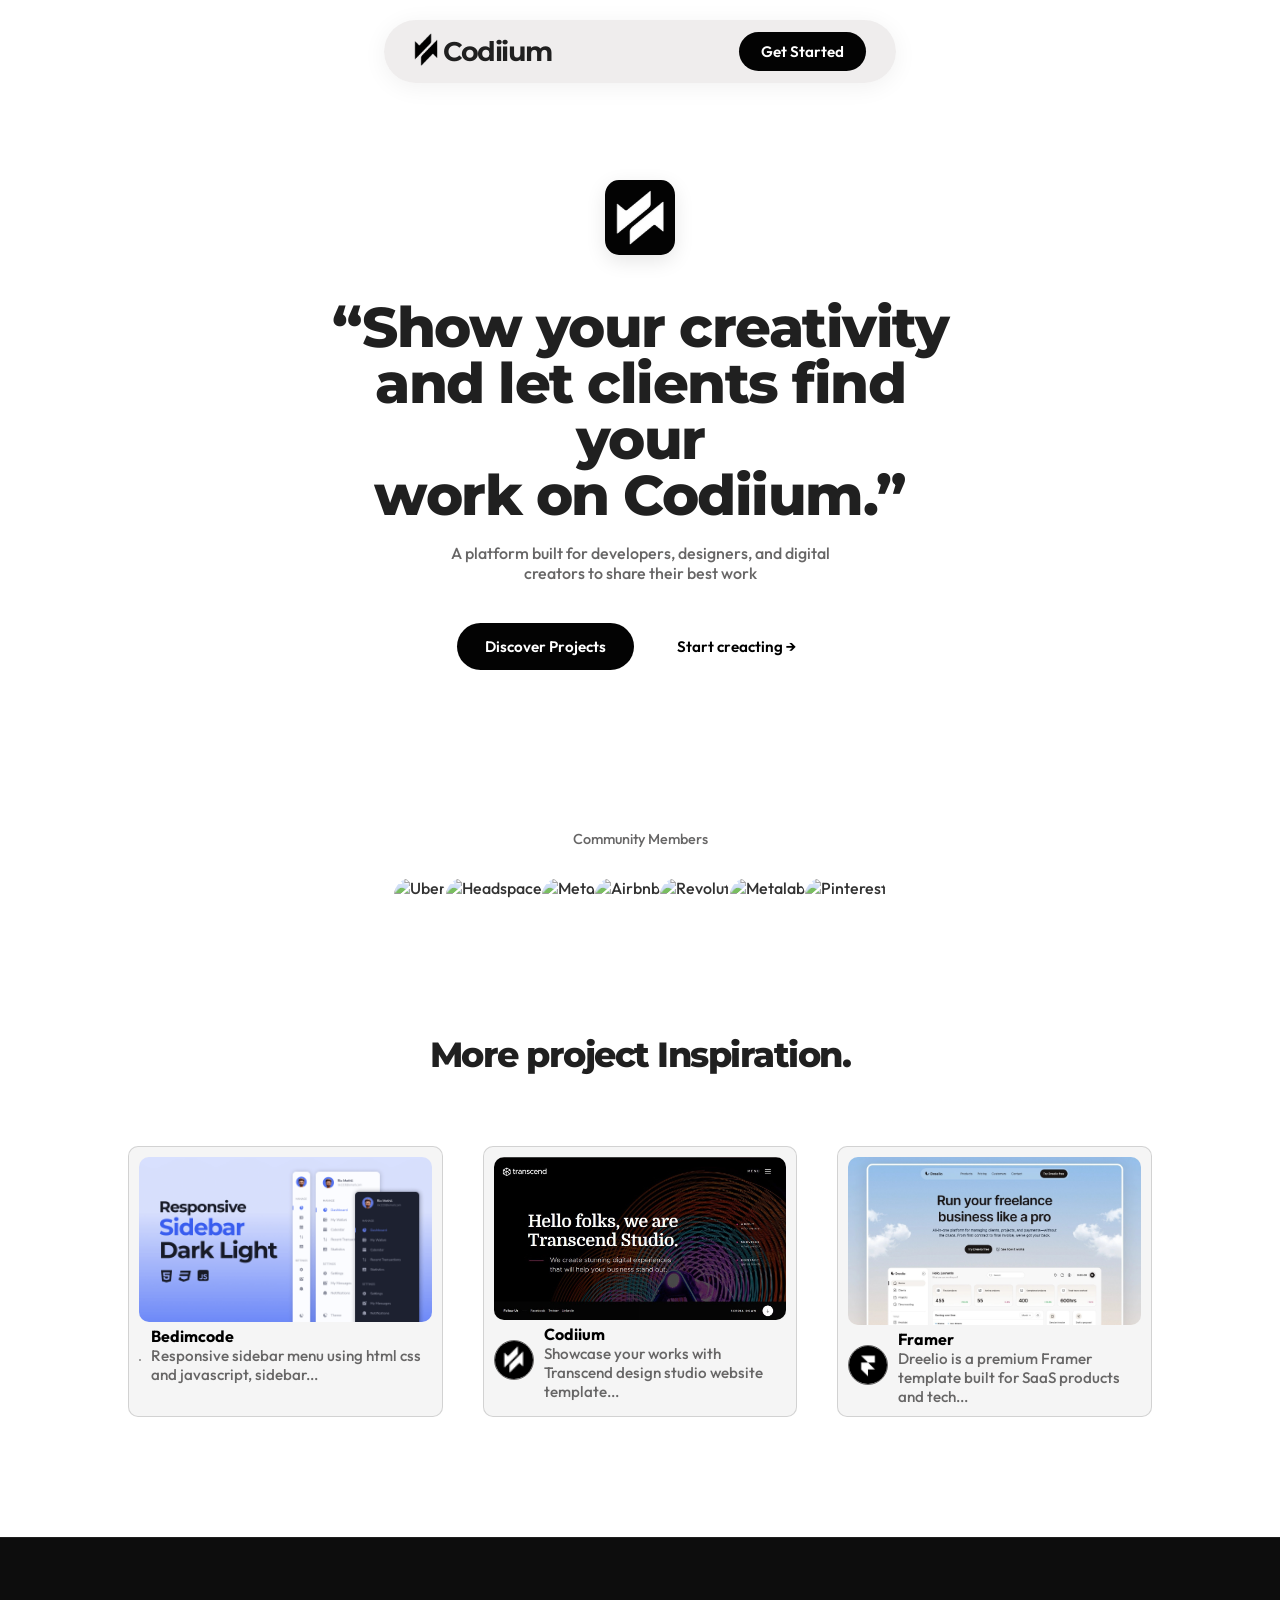
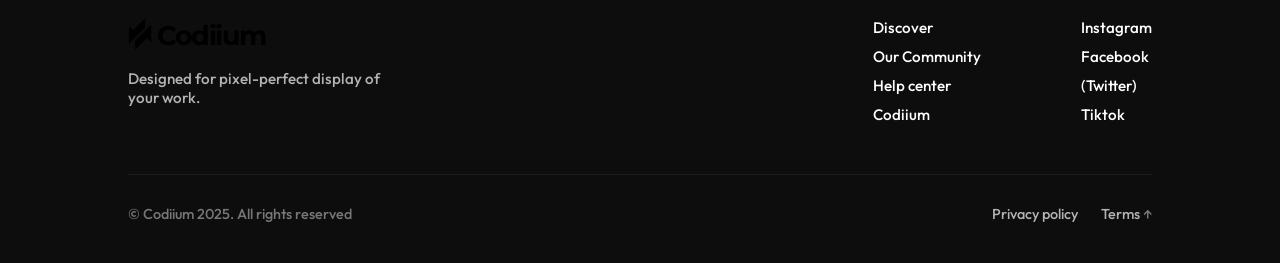
==== index.html @ 2a4a40db "Update index.html" ====
<!DOCTYPE html>
<html lang="en">
<head>
  <meta charset="UTF-8" />
  <meta name="viewport" content="width=device-width, initial-scale=1.0" />
  <meta name="google-site-verification" content="zczTKHtsfhsaRPIpeZA6kKKST3eg3_9hzVD3V42YZ3g" />
  <title>Codiium</title>
  <link
    href="https://cdn.jsdelivr.net/npm/remixicon@4.3.0/fonts/remixicon.css"
    rel="stylesheet"
/>
  <!-- font-family -->
    <link rel="preconnect" href="https://fonts.googleapis.com">
    <link rel="preconnect" href="https://fonts.gstatic.com" crossorigin>
    <link href="https://fonts.googleapis.com/css2?family=Momo+Trust+Display&family=Outfit:wght@100..900&display=swap" rel="stylesheet">
    <!-- font-family 2 -->
     <link rel="preconnect" href="https://fonts.googleapis.com">
<link rel="preconnect" href="https://fonts.gstatic.com" crossorigin>
<link href="https://fonts.googleapis.com/css2?family=Montserrat:ital,wght@0,100..900;1,100..900&display=swap" rel="stylesheet">
  <link rel="stylesheet" href="styles/style.css">
    <link rel="stylesheet" href="https://cdnjs.cloudflare.com/ajax/libs/font-awesome/6.7.2/css/all.min.css" integrity="sha512-Evv84Mr4kqVGRNSgIGL/F/aIDqQb7xQ2vcrdIwxfjThSH8CSR7PBEakCr51Ck+w+/U6swU2Im1vVX0SVk9ABhg==" crossorigin="anonymous" referrerpolicy="no-referrer" />
  <script src="scripts.js"></script>
  <link rel="icon" type="image/x-icon" href="images/fav-icon-browser.png">
<!-- icons -->
    <link
    href="https://cdn.jsdelivr.net/npm/remixicon@4.3.0/fonts/remixicon.css"
    rel="stylesheet"
/>
  <link rel="stylesheet" href="https://cdnjs.cloudflare.com/ajax/libs/font-awesome/6.7.2/css/all.min.css" integrity="sha512-Evv84Mr4kqVGRNSgIGL/F/aIDqQb7xQ2vcrdIwxfjThSH8CSR7PBEakCr51Ck+w+/U6swU2Im1vVX0SVk9ABhg==" crossorigin="anonymous" referrerpolicy="no-referrer" />
  <style>
    @import url('https://fonts.googleapis.com/css2?family=Inter:wght@400;500;600;700;800&display=swap');

    * {
      margin: 0;
      padding: 0;
      box-sizing: border-box;
      font-family: "Outfit", sans-serif;
      font-weight: 500;
      box-sizing: border-box;
      font-style: normal;
    }

    body {
      background: var(--bg-color);
      color: var(--text-color);
      overflow-x: hidden;
      font-family: "Outfit", sans-serif;
      font-weight: 400;
      box-sizing: border-box;
      font-style: normal;
    }

    /* =======================
       FIXED CENTERED NAVBAR
    ======================= */
    .nav-wrapper {
      position: fixed;
      top: 20px;
      left: 50%;
      transform: translateX(-50%);
      background: rgba(238, 235, 235, 0.9);
      backdrop-filter: blur(20px);
      -webkit-backdrop-filter: blur(20px);
      border-radius: 50px;
      padding: 12px 30px;
      display: flex;
      align-items: center;
      justify-content: space-between;
      box-shadow: 0 4px 25px rgba(0, 0, 0, 0.06);
      z-index: 999;
      transition: all 0.3s ease;
      width: 40%;
      margin: auto;
    }

    body.dark-theme .nav-wrapper {
      background: rgba(80, 80, 80, 0.471);
      box-shadow: 0 4px 25px rgba(255, 255, 255, 0.1);
    }

    .nav-wrapper.scrolled {
      background: rgba(255, 255, 255, 0.85);
      box-shadow: 0 4px 30px rgba(0, 0, 0, 0.1);
    }

    body.dark-theme .nav-wrapper.scrolled {
      background: rgba(52, 52, 52, 0.471);
      box-shadow: 0 4px 30px rgba(255, 255, 255, 0.1);
    }
    .logo-streakcode{
    font-family: "Montserrat", sans-serif;
    font-optical-sizing: auto;
    font-weight: 800;
    font-style: normal;
    letter-spacing: -1.50px;
    color: var(--logo-color);
  }
  .logo-home{
  font-size: 25px;
}
    .logo {
      display: flex;
      align-items: center;
      font-weight: 700;
      font-size: 1.1rem;
      color: var(--text-color);
      gap: 6px;
      cursor: pointer;
    }

    .logo img {
      width: 26px;
      height: 26px;
    }

    .nav-links {
      display: flex;
      align-items: center;
      gap: 25px;
    }

    .nav-links a {
      text-decoration: none;
      color: var(--text-color);
      font-weight: 500;
      font-size: 0.95rem;
      transition: color 0.2s;
    }

    .nav-links a:hover {
      color: var(--text-color-gray);
    }

    .join-btn {
      background: var(--create-btn-bg-color);
      color: var(--txts-btn-color);
      border: none;
      border-radius: 999px;
      padding: 10px 22px;
      font-weight: 600;
      font-size: 0.95rem;
      cursor: pointer;
      transition: all 0.3s ease;
    }

    .join-btn:hover {
      /* background: #83838318; */
    }

    /* =======================
       HERO SECTION
    ======================= */
    .hero {
      text-align: center;
      padding: 180px 10% 80px;
      max-width: 70%;
      width: fit-content;
      margin: 0 auto;
    }

    .hero img.logo-icon {
      width: 70px;
      height: 75px;
      border-radius: 20%;
      margin-bottom: 40px;
      box-shadow: 0 6px 20px rgba(0,0,0,0.1);
      padding: 10px;
      background-color: var(--create-btn-bg-color);
      filter: brightness(var(--txts-btn-color));
    }

    .hero h1 {
      font-size: 3.5rem;
      line-height: 1;
      margin-bottom: 20px;
      font-family: 'Montserrat';font-optical-sizing: auto;
      font-weight: 800;font-style: normal;letter-spacing: -1.50px;color: var(--logo-color);
    }

    .hero p {
      color: var(--text-color-gray);
      font-size: 1rem;
      margin-bottom: 40px;
    }

    .hero .cta-buttons {
      display: flex;
      justify-content: center;
      gap: 15px;
    }

    .hero .cta-buttons button {
      border: none;
      border-radius: 999px;
      padding: 14px 28px;
      font-size: 0.95rem;
      font-weight: 600;
      cursor: pointer;
      transition: all 0.3s ease;
    }

    .btn-black {
      background: var(--create-btn-bg-color);
      color: var(--txts-btn-color);
    }

    .btn-black:hover {
      /* background: #222; */
    }

    .btn-white {
      background: transparent;
      color: var(--text-color);
      border: 1px solid red;
    }

    .btn-white:hover {
      border-color: #000;
    }

    /* =======================
       TRUST SECTION
    ======================= */
    .trusted {
      text-align: center;
      margin-top: 80px;
    }

    .trusted p {
      color: var(--text-color-gray);
      font-size: 0.9rem;
      margin-bottom: 30px;
    }

    .brands {
      display: flex;
      justify-content: center;
      align-items: center;
      flex-wrap: wrap;
      padding: 0 10%;
      opacity: 0.8;
    }

    .brands img {
      height: 35px;
      /* filter: grayscale(100%); */
      transition: all 0.3s ease;
      border-radius: 50px;
    }

    .brands img:hover {
      filter: grayscale(0%);
      opacity: 1;
    }

    /* =======================
       FEATURE SECTION
    ======================= */
    .features {
      padding: 120px 10%;
      text-align: left;
    }
    .features h2 {
      text-align: center;
      font-size: 2.2rem;
      font-weight: 700;
      margin-bottom: 70px;
      color: var(--text-color);
      font-family: 'Montserrat';font-optical-sizing: auto;
      font-weight: 800;font-style: normal;letter-spacing: -1.50px;color: var(--logo-color);
    }
.flex{
  display: flex;
  align-items: center;
  gap: 10px;
}
.img-2{
  border-radius: 50px;
  border: 1px solid var(--text-color-gray);
}
    .feature-grid {
      display: grid;
      grid-template-columns: repeat(auto-fit, minmax(280px, 1fr));
      gap: 40px;
      justify-items: center;
    }

    .feature-card {
      background: var(--popup-bg-color);
      border-radius: 10px;
      padding: 10px;
      max-width: 380px;
      transition: all 0.3s ease;
      border:1px solid #48484833;
      cursor: pointer;
    }

    .feature-card:hover {
      transform: translateY(-5px);
      box-shadow: 0 10px 30px rgba(0,0,0,0.06);
    }

    .img-1 {
      width: 100%;
      border-radius: 10px;
    }
    .img-2{

    }
    .feature-card h3 {
      font-size: 1rem;
      font-weight: 700;
      color: var(--text-color);
    }

    .feature-card p {
      color: var(--text-color-gray);
      font-size: 0.95rem;
    }

    .feature-card a {
      color: var(--text-color);
      font-weight: 600;
      text-decoration: underline;
    }

    /* =======================
       MODAL STYLES
    ======================= */
    .modal {
      display: none;
      position: fixed;
      z-index: 1000;
      left: 0;
      top: 0;
      width: 100%;
      height: 100%;
      background-color: rgba(0, 0, 0, 0.5);
      backdrop-filter: blur(5px);
    }

    .modal-content {
      background-color: var(--popup-bg-color);
      margin: 15% auto;
      padding: 20px;
      border-radius: 10px;
      width: 25%;
      text-align: center;
      box-shadow: 0 4px 25px rgba(0, 0, 0, 0.2);
    }
  
.modal-content h2 {
    margin-bottom: 15px;
    color: var(--text-color);
    font-family: 'Outfit', sans-serif;
    font-weight: 600;
}
.modal-content i{
  font-size: 70px;
}
/* Modal text */
.modal-content p {
    margin-bottom: 25px;
    color: var(--text-color-gray);
    font-size: 16px;
    line-height: 1.5;
}
/* Style for Continue button */
#redirectToProfileCreation {
    background: var(--create-btn-bg-color);
    color: var(--txts-btn-color);
    border: none;
    padding: 12px 30px;
    cursor: pointer;
    border-radius: 25px;
    font-size: 16px;
    font-weight: 650;
    transition: transform 0.2s ease, box-shadow 0.2s ease;
    box-shadow: 0 4px 15px rgba(102, 126, 234, 0.4);
}

#redirectToProfileCreation:hover {
    transform: translateY(-2px);
    box-shadow: 0 6px 20px rgba(102, 126, 234, 0.6);
}
#closeCreateProfileModal{
    float: right;
    font-size: 28px;
    cursor: pointer;
    color: var(--text-color);
    transition: color 0.2s ease;
}

/*  */
/* FOOTER */
    footer {
      border-top: 1px solid #1f1f1f;
      padding: 80px 10% 40px;
      background: #0d0d0d;
      display: flex;
      flex-direction: column;
      gap: 50px;
    }

    .footer-top {
      display: flex;
      justify-content: space-between;
      flex-wrap: wrap;
      gap: 50px;
    }

    .footer-left p {
      color: #b3b3b3;
      margin-top: 15px;
      max-width: 280px;
      font-size: 0.95rem;
    }

    .footer-logo {
      font-weight: 800;
      font-size: 2rem;
      color: #fff;
    }

    .footer-links {
      display: flex;
      gap: 100px;
      flex-wrap: wrap;
    }

    .footer-column {
      display: flex;
      flex-direction: column;
      gap: 10px;
    }

    .footer-column a {
      color: #fff;
      text-decoration: none;
      font-size: 0.95rem;
      transition: color 0.3s ease;
    }

    .footer-column a:hover {
      color: #5a9df9;
    }

    .footer-bottom {
      display: flex;
      justify-content: space-between;
      align-items: center;
      flex-wrap: wrap;
      border-top: 1px solid #1a1a1a;
      padding-top: 30px;
      color: #777;
      font-size: 0.9rem;
    }

    .footer-bottom a {
      color: #b3b3b3;
      margin-left: 20px;
      text-decoration: none;
    }
    /* =======================
       RESPONSIVE
    ======================= */
    @media (max-width: 768px) {
       .footer-links {
        gap: 50px;
      }

      .footer-bottom {
        flex-direction: column;
        gap: 15px;
      }
      .nav-wrapper {
        gap: 20px;
        padding: 30px 20px;
      }

      .hero {
        padding: 160px 5% 60px;
        max-width: 100%;
      }

      .hero h1 {
        font-size: 2.4rem;
      }.hero p{
        font-size: 14px;
      }

      .hero .cta-buttons {
        flex-direction: column;
        gap: 15px;
      }

      .brands {
        gap: 30px;
      }

      .features h2 {
        font-size: 1.8rem;
      }

      .modal-content {
        width: 80%;
        margin: 30% auto;
      }
      .nav-wrapper {
      position: fixed;
      top: 20px;
      left: 50%;
      padding: 12px;
      width: 95%;
      margin: auto;
    }
    .logo-streakcode{
    font-family: "Montserrat", sans-serif;
    font-optical-sizing: auto;
    font-weight: 800;
    font-style: normal;
    letter-spacing: -1.50px;
    color: var(--logo-color);
}
.logo-home{
  font-size: 18px;
}
.join-btn {
      background: var(--create-btn-bg-color);
      color: var(--txts-btn-color);
      border: none;
      border-radius: 999px;
      padding: 12px;
      font-weight: 650;
      font-size: 13px;
      cursor: pointer;
      transition: all 0.3s ease;
    }
.hero .cta-buttons button {
      border: none;
      border-radius: 999px;
      padding: 13px 28px;
      font-size: 0.95rem;
      font-weight: 600;
      cursor: pointer;
      transition: all 0.3s ease;
      width: fit-content;
      margin: auto;
    }

    }
  </style>
</head>
<body class="light-theme">

  <!-- Fixed Rounded Navbar -->
  <div class="nav-wrapper" id="navbar">
    <div style="display: flex;align-items: center;gap: 5px;">
                    <div>
                        <img src="images/Codiium-logo-1-less-padding.png" alt="" width="24" style="filter: brightness(var(--image-color));">
                    </div>
                    <div class="logo-streakcode" style="font-size: 27px;font-weight: 700;">
                        Codiium
                    </div>
                </div>

    <div class="nav-links">
      <!-- <a href="#">Pricing</a> -->
      <!-- <a href="#">Log in</a> -->
      <button id="themeToggle" class="Toggle" style="border: none;background:transparent;display: none;"><i class="ri-toggle-line" style="color: rgb(40, 37, 37);"></i></button>
      <button class="join-btn">Get Started</button>
    </div>
  </div>

  <!-- Hero Section -->
  <section class="hero">
    <img src="images/Codiium-logo-1-less-padding.png" alt="App icon" class="logo-icon"/>
    <h1>“Show your creativity <br>and let clients find your <br>work on Codiium.”</h1>
    <p>A platform built for developers, designers, and digital<br> creators to share their best work</p>
    <div class="cta-buttons">
      <button class="btn-black" onclick="window.location.href='Posts.html'">Discover Projects</button>
      <button class="btn-white">Start creacting →</button>
    </div>
  </section>

  <!-- Trusted Brands -->
  <section class="trusted">
    <p>Community Members</p>
    <div class="brands">
      <img src="https://firebasestorage.googleapis.com/v0/b/codewide-9c807.appspot.com/o/profileImages%2F1727134853467?alt=media&token=a544152e-1f9d-4620-b2fa-6a8cb2f7ec1d" alt="Uber">
      <img src="https://firebasestorage.googleapis.com/v0/b/codewide-9c807.appspot.com/o/profileImages%2F1762321837480?alt=media&token=1cc39d47-fcd4-429c-8927-88adb780ddeb" alt="Headspace">
      <img src="https://firebasestorage.googleapis.com/v0/b/codewide-9c807.appspot.com/o/profileImages%2F1726448639705?alt=media&token=23345f55-3361-43f4-98fb-73c884e40edf" alt="Meta">
      <img src="https://firebasestorage.googleapis.com/v0/b/codewide-9c807.appspot.com/o/profileImages%2F1727284518181?alt=media&token=4c8d6eb1-1b69-4003-95a0-a1d9295a5c3a" alt="Airbnb">
      <img src="https://firebasestorage.googleapis.com/v0/b/codewide-9c807.appspot.com/o/profileImages%2F1731171227309?alt=media&token=0530b00b-9902-4f71-a7d2-dfa27498cdd4" alt="Revolut">
      <img src="https://firebasestorage.googleapis.com/v0/b/codewide-9c807.appspot.com/o/profileImages%2F1748469204539?alt=media&token=7c34fad8-7493-45d0-b971-a03cfb7e9f7a" alt="Metalab">
      <img src="https://firebasestorage.googleapis.com/v0/b/codewide-9c807.appspot.com/o/profileImages%2F1726965274155?alt=media&token=59b264ba-f11a-4810-aa39-364789455219" alt="Pinterest">
    </div>
  </section>

  <!-- Features Section -->
  <section class="features">
    <h2>More project Inspiration.</h2>
    <div class="feature-grid">
      <div class="feature-card">
        <img src="images/bedimcode-post.png?resize=400x300" alt="Copy to Figma" class="img-1">
        <div class="flex">
          <div>
            <img src="https://avatars.githubusercontent.com/u/61248995?v=4" alt="" width="40" class="img-2">
          </div>
          <div>
            <h3>Bedimcode</h3>
            <p>Responsive sidebar menu using html css and javascript, sidebar...</p>
          </div>
        </div>
      </div>
      <div class="feature-card">
        <img src="images/transcend-free-template-1.jpg?resize=400x300" alt="Save to collections" class="img-1">
        <div class="flex">
          <div>
            <img src="images/fav-icon-browser.png" alt="" class="img-2" width="40">
          </div>
          <div>
           <h3>Codiium</h3>
           <p>Showcase your works with Transcend design studio website template...</p>
          </div>
          
        </div>
      </div>
      <div class="feature-card">
        <img src="images/framer 1.jpg?resize=400x300" alt="Leave comments" class="img-1">
        <div class="flex">
          <div>
            <img src="images/framer.webp" alt="" class="img-2" width="40">
          </div>
          <div>
            <h3>Framer</h3>
            <p>Dreelio is a premium Framer template built for SaaS products and tech...</p>
          </div>
        </div>
      </div>
    </div>
  </section>

  <!-- Create Profile Modal -->
  <div id="createProfileModal" class="modal">
    <div class="modal-content">
      <span id="closeCreateProfileModal">&times;</span>
      <i class="ri-account-circle-fill"></i>
      <h2>Create a Profile</h2>
      <p>Please create a profile to access all features.</p>
      <button id="redirectToProfileCreation">Create Profile</button>
    </div>
  </div>
  <!-- Footer -->
  <footer>
    <div class="footer-top">
      <div class="footer-left">
        <div style="display: flex;align-items: center;gap: 5px;">
                    <div>
                        <img src="images/Codiium-logo-1-less-padding.png" alt="" width="24" style="filter: brightness(var(--image-color));">
                    </div>
                    <div class="logo-streakcode" style="font-size: 27px;font-weight: 700;color: var(--text-color);">
                        Codiium
                    </div>
                </div>
        <p>Designed for pixel-perfect display of your work.</p>
      </div>

      <div class="footer-links">
        <div class="footer-column">
          <a href="Posts.html">Discover</a>
          <a href="Community.html">Our Community</a>
          <!-- <a href="Team.html">Team</a> -->
          <a href="Help.html">Help center</a>
          <a href="Welcome.html">Codiium</a>
        </div>
        <div class="footer-column">
          <a href="https://www.instagram.com/codiium_dev?igsh=MW00Ynd5czNyd3FoNA%3D%3D&utm_source=qr"><i class="ri-instagram-line"></i> Instagram</a>
          <a href="https://facebook.com/Codiium"><i class="ri-facebook-circle-line"></i> Facebook</a>
          <a href="https://x.com/bint_flow?s=21"><i class="ri-twitter-x-line"></i> (Twitter)</a>
          <a href="https://www.tiktok.com/@codorax?_r=1&_t=ZS-91lh5zEtE2O"><i class="ri-tiktok-fill"></i> Tiktok</a>
        </div>
      </div>
    </div>

    <div class="footer-bottom">
      <p>© Codiium 2025. All rights reserved</p>
      <div>
        <a href="#">Privacy policy</a>
        <a href="#">Terms</a>
        <span class="scroll-top" onclick="window.scrollTo({top:0,behavior:'smooth'})">↑</span>
      </div>
    </div>
  </footer>

  <script src="scripts.js"></script>
  <script>
    // Navbar blur / shadow on scroll
    const navbar = document.getElementById("navbar");
    window.addEventListener("scroll", () => {
      if (window.scrollY > 30) {
        navbar.classList.add("scrolled");
      } else {
        navbar.classList.remove("scrolled");
      }
    });

    // Handle "Create Now" button click
    document.querySelector('.join-btn').addEventListener('click', function() {
      const profileId = localStorage.getItem('profileId');
      if (profileId) {
        // User has a profile, redirect to their profile
        window.location.href = `Profile.html?profileId=${profileId}`;
      } else {
        // User does not have a profile, show modal
        document.getElementById('createProfileModal').style.display = 'block';
      }
    });
    document.querySelector('.btn-white').addEventListener('click', function() {
      const profileId = localStorage.getItem('profileId');
      if (profileId) {
        // User has a profile, redirect to their profile
        window.location.href = `Profile.html?profileId=${profileId}`;
      } else {
        // User does not have a profile, show modal
        document.getElementById('createProfileModal').style.display = 'block';
      }
    });

    // Close modal when clicking outside or on close button
    document.getElementById('closeCreateProfileModal').addEventListener('click', function() {
      document.getElementById('createProfileModal').style.display = 'none';
    });

    document.getElementById('redirectToProfileCreation').addEventListener('click', function() {
      window.location.href = 'ProfileCreation.html';
    });

    window.addEventListener('click', function(event) {
      const modal = document.getElementById('createProfileModal');
      if (event.target === modal) {
        modal.style.display = 'none';
      }
    });
  </script>
</body>
</html>
---- styles/style.css ----
body.light-theme {
    --subscribed-btn:#97959568;
    --logo-color:#202020;
    --image-color: 0;
    --bg-color:  #ffffff;
    --text-color: #000000;
    --text-color-gray:#676666;
    --text-color-p:#2f2f2f;
    --btn-bg-color: #ffffff;
    --btn-text-color: #fff;
    --btn-outline-color: rgba(122, 123, 125, 0.334);
    --scroll-item-bg-color: #ffffff;
    --dropdown-item-bg-color: #ffffff;
    --create-btn-bg-color: #030303;
    --txts-btn-color:  #ffffff;
    --popup-bg-color:  hsl(0 0% 96.08% / 1);
    --owner-bg-color:  #ffffff;
}

body.dark-theme {
    --subscribed-btn:#61606068;
    --logo-color:#e2e1de;
    --image-color: 1;
    --bg-color:hsl(0 0% 6.67% / 1);
    --text-color: #ffffff;
    --text-color-gray:#989898;
    --text-color-p:rgb(167, 167, 167);;
    --btn-bg-color: #131111;
    --btn-text-color: #fff;
    --btn-outline-color: rgba(255, 255, 255, 0.11);
    --scroll-item-bg-color: #1d1f25;
    --dropdown-item-bg-color: #ffffff;
    --create-btn-bg-color: #ffffff;
    --txts-btn-color:  #000000;
    --popup-bg-color:  hsl(0 0% 11.76% / 1);
    --owner-bg-color:  #292c3215;
}

div.sticky {
    position: -webkit-sticky;
    position: sticky;
    top: 0;
    background-color: var(--bg-color);
    z-index: 100;
    padding: 10px 0;
    margin-bottom: 20px;
  }
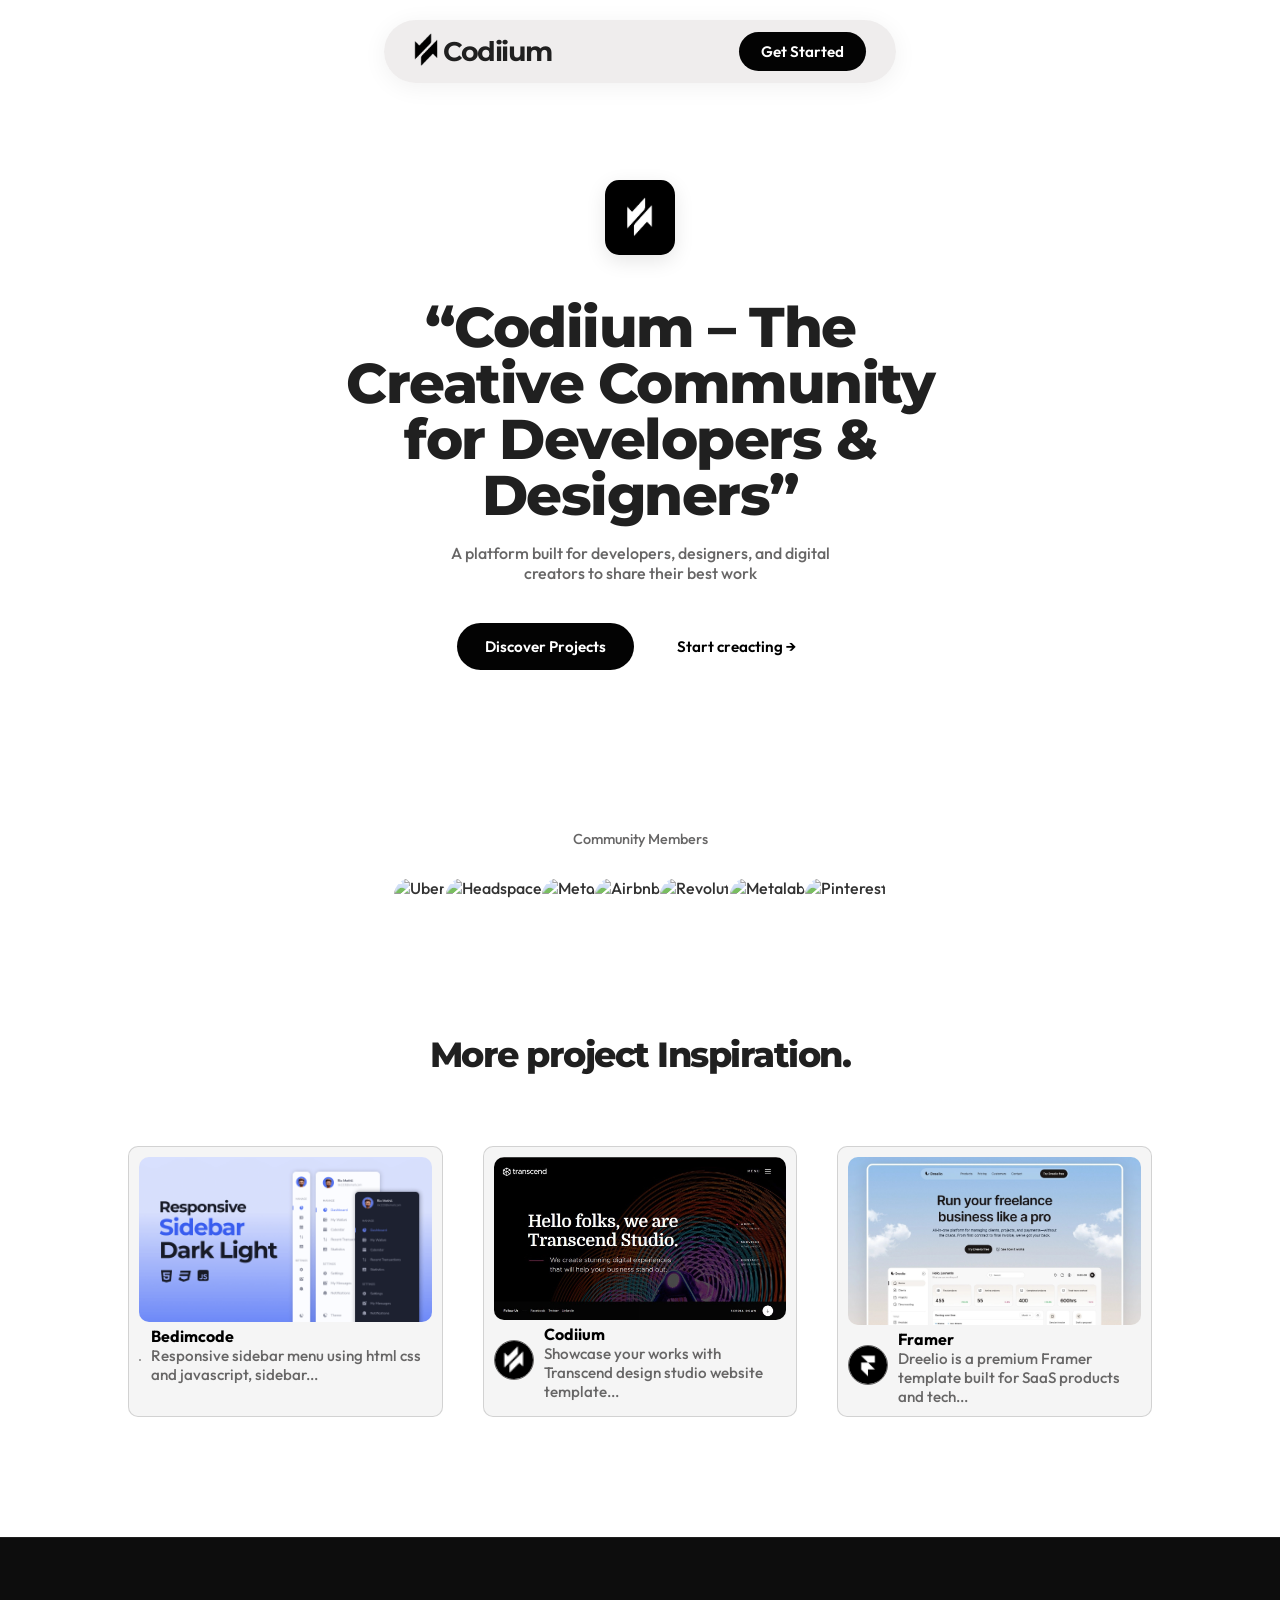
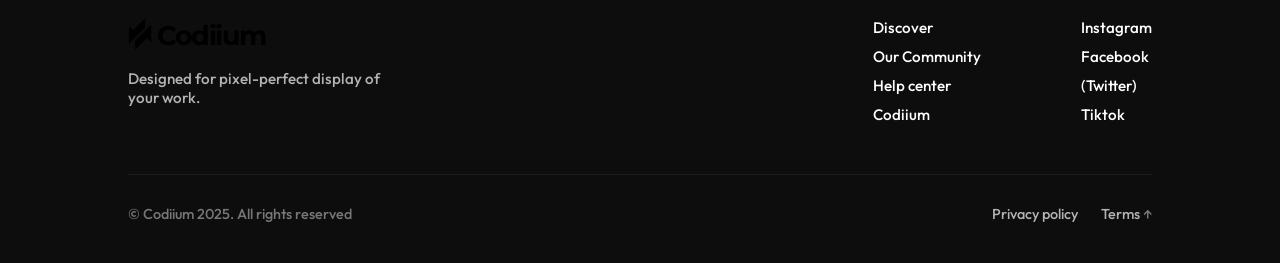
==== commit 38efe625: "Update index.html" ====
--- a/index.html
+++ b/index.html
@@ -3,7 +3,6 @@
 <head>
   <meta charset="UTF-8" />
   <meta name="viewport" content="width=device-width, initial-scale=1.0" />
-  <meta name="google-site-verification" content="zczTKHtsfhsaRPIpeZA6kKKST3eg3_9hzVD3V42YZ3g" />
   <title>Codiium</title>
   <link
     href="https://cdn.jsdelivr.net/npm/remixicon@4.3.0/fonts/remixicon.css"
@@ -165,7 +164,7 @@
       margin-bottom: 40px;
       box-shadow: 0 6px 20px rgba(0,0,0,0.1);
       padding: 10px;
-      background-color: var(--create-btn-bg-color);
+      background-color: black;
       filter: brightness(var(--txts-btn-color));
     }
 
@@ -574,8 +573,8 @@
 
   <!-- Hero Section -->
   <section class="hero">
-    <img src="images/Codiium-logo-1-less-padding.png" alt="App icon" class="logo-icon"/>
-    <h1>“Show your creativity <br>and let clients find your <br>work on Codiium.”</h1>
+    <img src="images/fav-icon.png" alt="App icon" class="logo-icon"/>
+    <h1>“Codiium – The <br>Creative Community<br> for Developers & Designers”</h1>
     <p>A platform built for developers, designers, and digital<br> creators to share their best work</p>
     <div class="cta-buttons">
       <button class="btn-black" onclick="window.location.href='Posts.html'">Discover Projects</button>
@@ -647,7 +646,7 @@
       <span id="closeCreateProfileModal">&times;</span>
       <i class="ri-account-circle-fill"></i>
       <h2>Create a Profile</h2>
-      <p>Please create a profile to access all features.</p>
+      <p>Please create a profile to access all features on Codiium.</p>
       <button id="redirectToProfileCreation">Create Profile</button>
     </div>
   </div>
@@ -745,5 +744,3 @@
   </script>
 </body>
 </html>
-
-
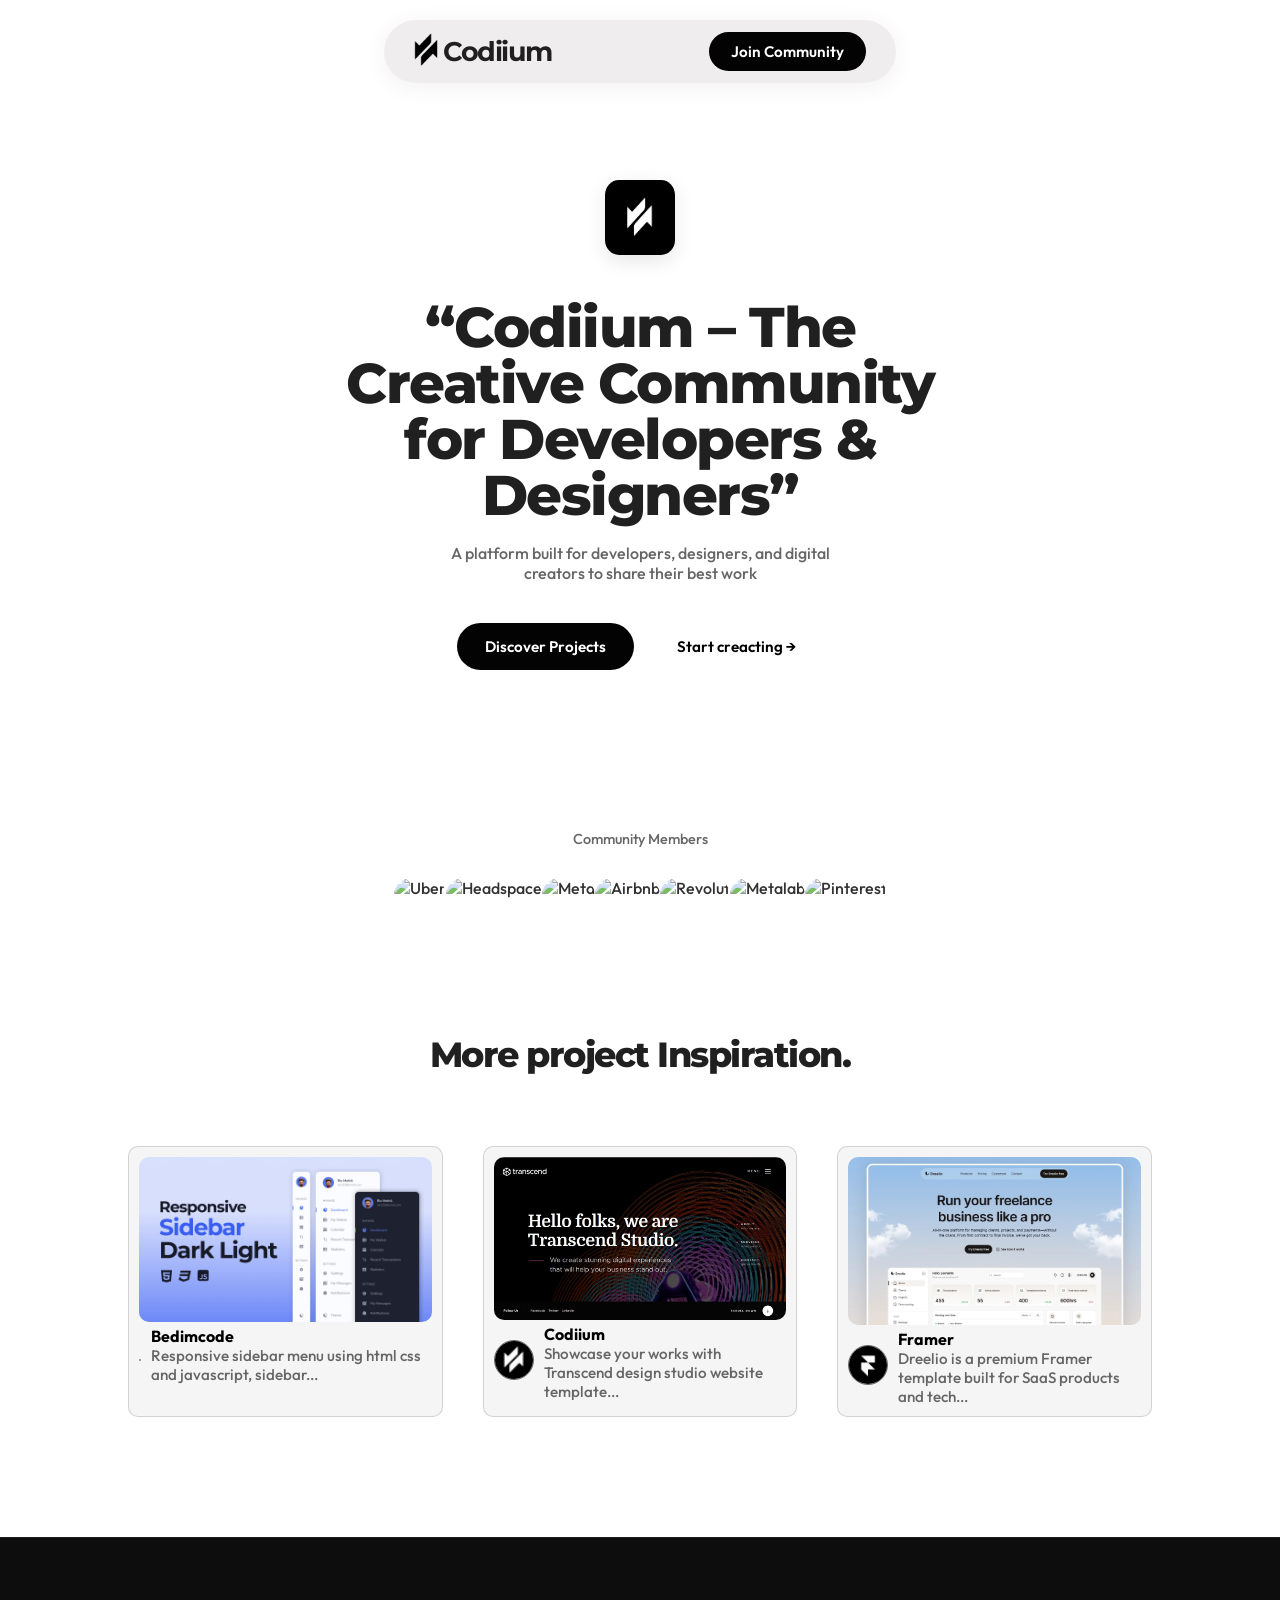
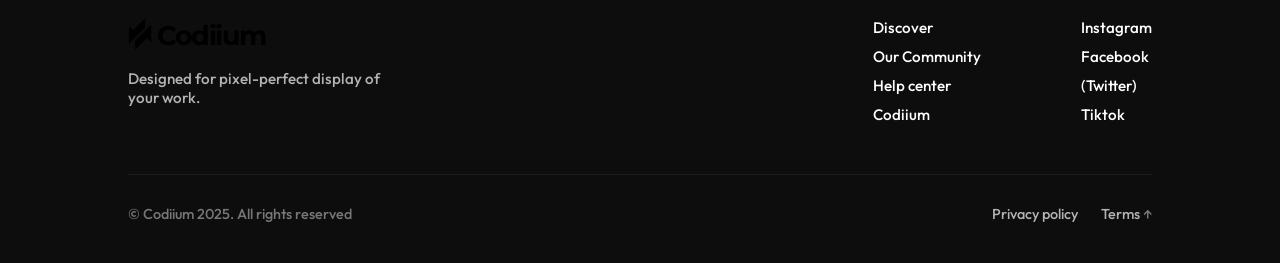
==== commit 165b6cd7: "Update fmt.Println message to 'Goodbye World'" ====
--- a/index.html
+++ b/index.html
@@ -567,7 +567,7 @@
       <!-- <a href="#">Pricing</a> -->
       <!-- <a href="#">Log in</a> -->
       <button id="themeToggle" class="Toggle" style="border: none;background:transparent;display: none;"><i class="ri-toggle-line" style="color: rgb(40, 37, 37);"></i></button>
-      <button class="join-btn">Get Started</button>
+      <button class="join-btn">Join Community</button>
     </div>
   </div>
 
@@ -744,3 +744,4 @@
   </script>
 </body>
 </html>
+
